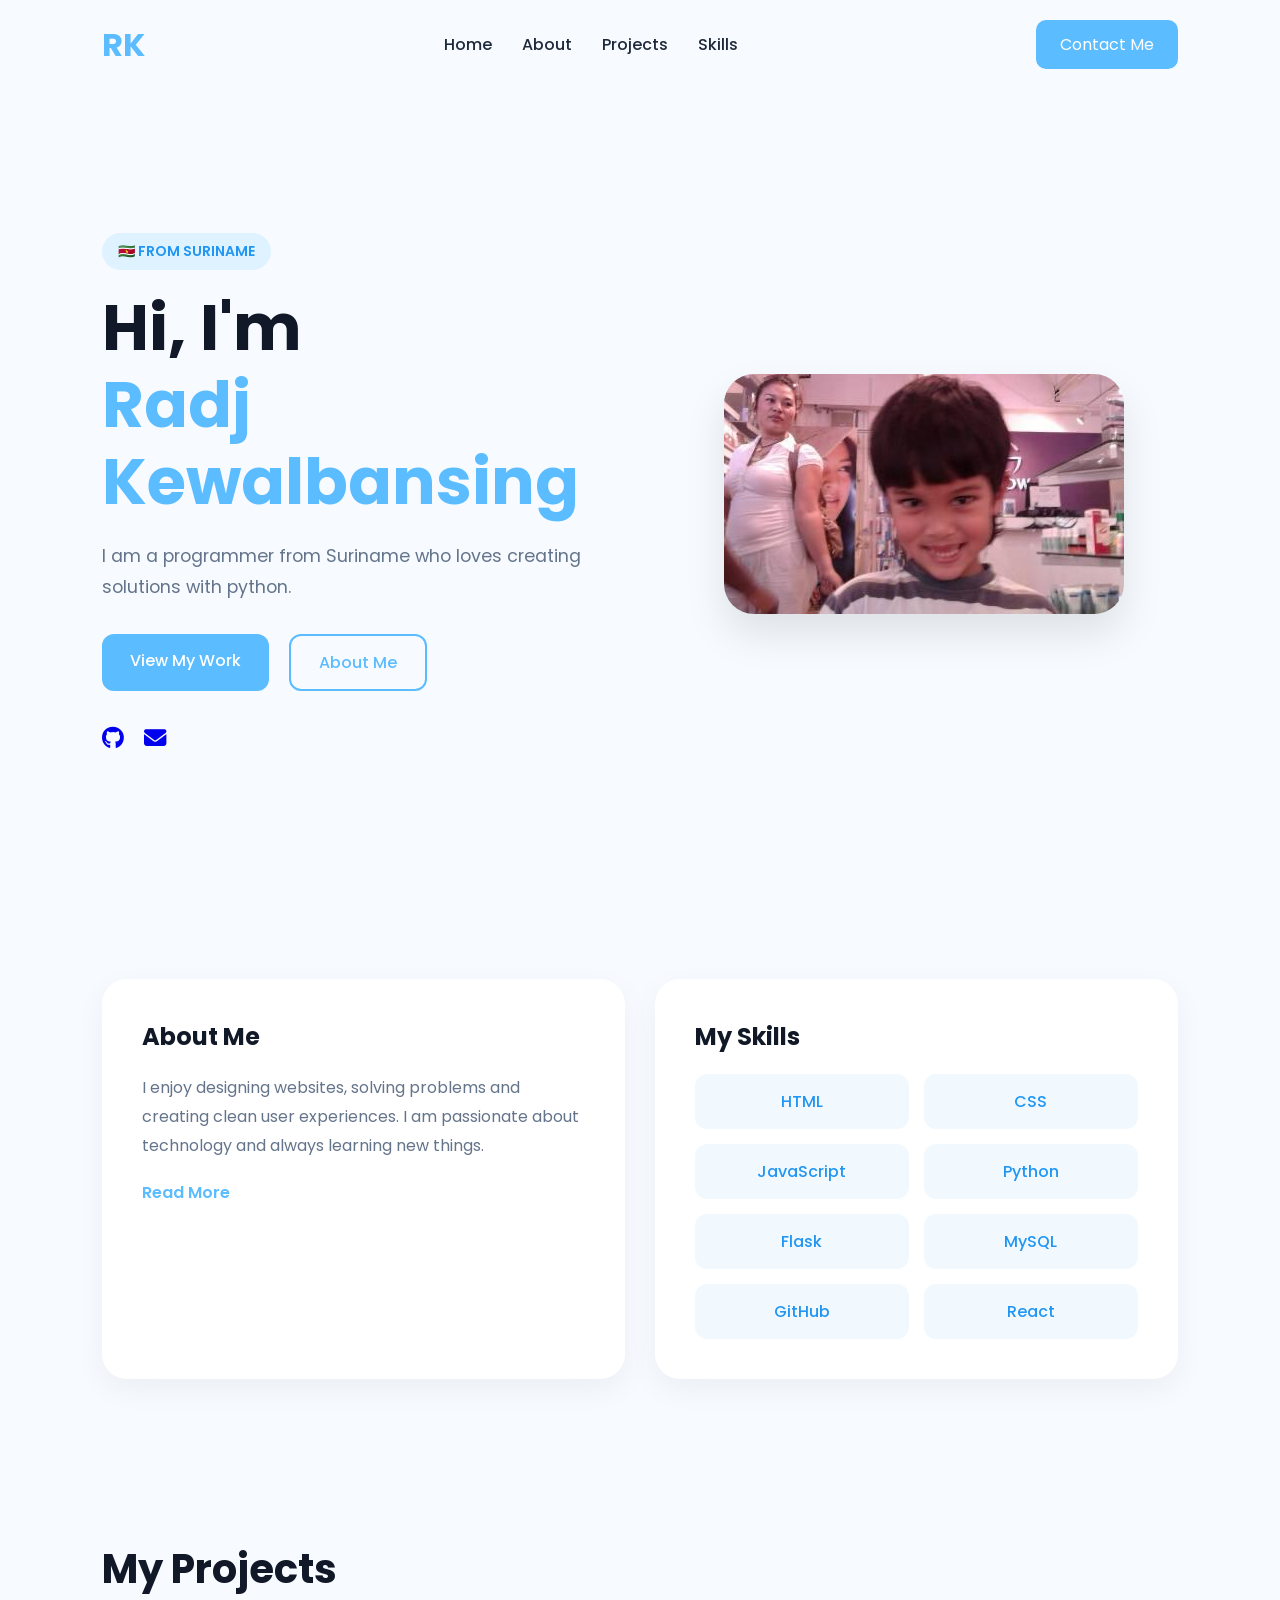
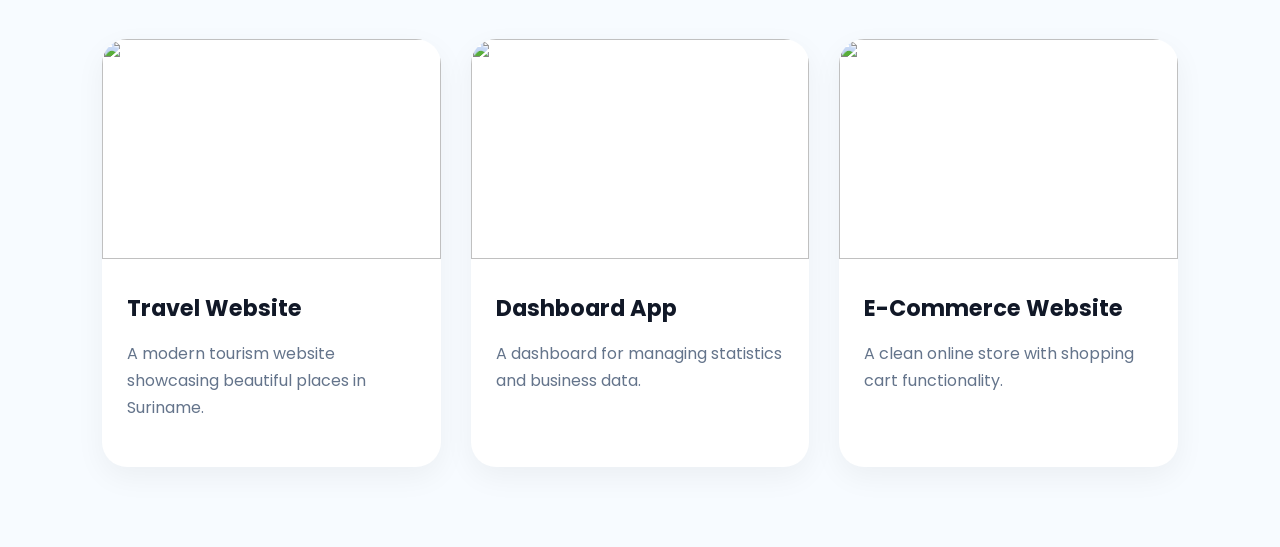
==== index.html @ 48f68107 "final portfolio website" ====
<!DOCTYPE html>
<html lang="en">
<head>
    <meta charset="UTF-8" />
    <meta name="viewport" content="width=device-width, initial-scale=1.0" />
    <title>Portfolio | Suriname Developer</title>
    <link rel="stylesheet" href="style.css" />

    <!-- ICONS -->
    <link
        rel="stylesheet"
        href="https://cdnjs.cloudflare.com/ajax/libs/font-awesome/6.5.1/css/all.min.css"
    />
</head>
<body>

    <!-- NAVBAR -->
    <header>
        <nav class="navbar">
            <div class="logo">
                <span>RK</span>
            </div>

            <ul class="nav-links">
                <li><a href="index.html">Home</a></li>
                <li><a href="about.html">About</a></li>
                <li><a href="projects.html">Projects</a></li>
                <li><a href="skills.html">Skills</a></li>
            </ul>

            <a href=" contact.html" class="contact-btn">Contact Me</a>
        </nav>
    </header>

    <!-- HERO SECTION -->
    <section class="hero">

        <div class="hero-text">
            <p class="country">🇸🇷 FROM SURINAME</p>

            <h1>
                Hi, I'm <br />
                <span>Radj Kewalbansing</span>
            </h1>

            <p class="description">
                I am a programmer from Suriname who loves
                creating solutions with python.
            </p>

            <div class="hero-buttons">
                <a href="projects.html" class="btn-primary">View My Work</a>
                <a href="about.html" class="btn-secondary">About Me</a>
            </div>

            <div class="socials">
                <a href="https://github.com/radj554"><i class="fab fa-github"></i></a>
                <a href="mailto:radjkewalbansing@icloud.com"><i class="fas fa-envelope"></i></a>
            </div>
        </div>

        <div class="hero-image">
            <img
                src="img/selfimage.png.jpeg"
                alt="profile"
            />
        </div>

    </section>

    <!-- ABOUT -->
    <section class="about">

        <div class="about-card">
            <h2>About Me</h2>

            <p>
                I enjoy designing websites, solving problems and creating
                clean user experiences. I am passionate about technology
                and always learning new things.
            </p>

            <a href="#">Read More</a>
        </div>

        <div class="skills-card">
            <h2>My Skills</h2>

            <div class="skills-grid">
                <div class="skill">HTML</div>
                <div class="skill">CSS</div>
                <div class="skill">JavaScript</div>
                <div class="skill">Python</div>
                <div class="skill">Flask</div>
                <div class="skill">MySQL</div>
                <div class="skill">GitHub</div>
                <div class="skill">React</div>
            </div>
        </div>

    </section>

    <!-- PROJECTS -->
    <section class="projects">

        <div class="section-title">
            <h2>My Projects</h2>
        </div>

        <div class="project-grid">

            <div class="project-card">
                <img
                    src="https://images.unsplash.com/photo-1469854523086-cc02fe5d8800?q=80&w=1200&auto=format&fit=crop"
                    alt=""
                />

                <div class="project-content">
                    <h3>Travel Website</h3>
                    <p>
                        A modern tourism website showcasing beautiful places in Suriname.
                    </p>
                </div>
            </div>

            <div class="project-card">
                <img
                    src="https://images.unsplash.com/photo-1551288049-bebda4e38f71?q=80&w=1200&auto=format&fit=crop"
                    alt=""
                />

                <div class="project-content">
                    <h3>Dashboard App</h3>
                    <p>
                        A dashboard for managing statistics and business data.
                    </p>
                </div>
            </div>

            <div class="project-card">
                <img
                    src="https://images.unsplash.com/photo-1522204523234-8729aa6e3d5f?q=80&w=1200&auto=format&fit=crop"
                    alt=""
                />

                <div class="project-content">
                    <h3>E-Commerce Website</h3>
                    <p>
                        A clean online store with shopping cart functionality.
                    </p>
                </div>
            </div>

        </div>

    </section>

</body>
</html>
---- style.css ----
/* GOOGLE FONT */
@import url('https://fonts.googleapis.com/css2?family=Poppins:wght@300;400;500;600;700&display=swap');

*{
    margin: 0;
    padding: 0;
    box-sizing: border-box;
}

body{
    font-family: 'Poppins', sans-serif;
    background: #f7fbff;
    color: #111827;
}

/* NAVBAR */

header{
    width: 100%;
    padding: 20px 8%;
}

.navbar{
    display: flex;
    justify-content: space-between;
    align-items: center;
}

.logo span{
    font-size: 2rem;
    font-weight: 700;
    color: #5bbcff;
}

.nav-links{
    display: flex;
    list-style: none;
    gap: 35px;
}

.nav-links a{
    text-decoration: none;
    color: #1e293b;
    font-weight: 500;
    transition: 0.3s;
}

.nav-links a:hover{
    color: #5bbcff;
}

.contact-btn{
    text-decoration: none;
    background: #5bbcff;
    color: white;
    padding: 12px 22px;
    border-radius: 10px;
    transition: 0.3s;
}

.contact-btn:hover{
    background: #3eaef8;
}

/* HERO */

.hero{
    min-height: 90vh;
    padding: 40px 8%;
    display: flex;
    justify-content: space-between;
    align-items: center;
    gap: 60px;
}

.hero-text{
    flex: 1;
}

.country{
    background: #dff2ff;
    display: inline-block;
    padding: 8px 16px;
    border-radius: 20px;
    color: #2196f3;
    margin-bottom: 20px;
    font-size: 14px;
    font-weight: 600;
}

.hero-text h1{
    font-size: 4rem;
    line-height: 1.2;
    margin-bottom: 20px;
}

.hero-text h1 span{
    color: #5bbcff;
}

.description{
    color: #64748b;
    font-size: 1.1rem;
    line-height: 1.8;
    margin-bottom: 30px;
    max-width: 600px;
}

.hero-buttons{
    display: flex;
    gap: 20px;
    margin-bottom: 30px;
}

.btn-primary,
.btn-secondary{
    padding: 14px 28px;
    border-radius: 12px;
    text-decoration: none;
    font-weight: 500;
    transition: 0.3s;
}

.btn-primary{
    background: #5bbcff;
    color: white;
}

.btn-primary:hover{
    background: #3eaef8;
}

.btn-secondary{
    border: 2px solid #5bbcff;
    color: #5bbcff;
}

.btn-secondary:hover{
    background: #5bbcff;
    color: white;
}

.socials{
    display: flex;
    gap: 20px;
    font-size: 1.4rem;
    color: #5bbcff;
}

.socials i{
    cursor: pointer;
    transition: 0.3s;
}

.socials i:hover{
    transform: translateY(-5px);
}

/* HERO IMAGE */

.hero-image{
    flex: 1;
    display: flex;
    justify-content: center;
}

.hero-image img{
    width: 400px;
    border-radius: 30px;
    box-shadow: 0 20px 40px rgba(0,0,0,0.1);
}

/* ABOUT */

.about{
    padding: 80px 8%;
    display: grid;
    grid-template-columns: repeat(auto-fit, minmax(300px,1fr));
    gap: 30px;
}

.about-card,
.skills-card{
    background: white;
    padding: 40px;
    border-radius: 25px;
    box-shadow: 0 10px 30px rgba(0,0,0,0.05);
}

.about-card h2,
.skills-card h2{
    margin-bottom: 20px;
    color: #111827;
}

.about-card p{
    color: #64748b;
    line-height: 1.8;
    margin-bottom: 20px;
}

.about-card a{
    text-decoration: none;
    color: #5bbcff;
    font-weight: 600;
}

.skills-grid{
    display: grid;
    grid-template-columns: repeat(2,1fr);
    gap: 15px;
}

.skill{
    background: #f1f9ff;
    padding: 15px;
    border-radius: 12px;
    text-align: center;
    font-weight: 500;
    color: #2196f3;
}

/* PROJECTS */

.projects{
    padding: 80px 8%;
}

.section-title{
    margin-bottom: 40px;
}

.section-title h2{
    font-size: 2.5rem;
}

.project-grid{
    display: grid;
    grid-template-columns: repeat(auto-fit, minmax(280px,1fr));
    gap: 30px;
}

.project-card{
    background: white;
    border-radius: 25px;
    overflow: hidden;
    box-shadow: 0 10px 25px rgba(0,0,0,0.05);
    transition: 0.3s;
}

.project-card:hover{
    transform: translateY(-10px);
}

.project-card img{
    width: 100%;
    height: 220px;
    object-fit: cover;
}

.project-content{
    padding: 25px;
}

.project-content h3{
    margin-bottom: 10px;
}

.project-content p{
    color: #64748b;
    line-height: 1.6;
}

/* RESPONSIVE */

@media(max-width: 900px){

    .hero{
        flex-direction: column;
        text-align: center;
    }

    .hero-buttons{
        justify-content: center;
    }

    .socials{
        justify-content: center;
    }

    .hero-text h1{
        font-size: 3rem;
    }

    .nav-links{
        display: none;
    }
}
@import url('https://fonts.googleapis.com/css2?family=Poppins:wght@300;400;500;600;700&display=swap');

*{
    margin:0;
    padding:0;
    box-sizing:border-box;
}

body{
    font-family:'Poppins',sans-serif;
    background:#f7fbff;
    color:#111827;
}

/* NAVBAR */

header{
    padding:20px 8%;
}

.navbar{
    display:flex;
    justify-content:space-between;
    align-items:center;
}

.logo span{
    font-size:2rem;
    font-weight:700;
    color:#5bbcff;
}

.nav-links{
    display:flex;
    list-style:none;
    gap:30px;
}

.nav-links a{
    text-decoration:none;
    color:#1e293b;
    font-weight:500;
    transition:.3s;
}

.nav-links a:hover,
.active{
    color:#5bbcff;
}

.contact-btn{
    text-decoration:none;
    background:#5bbcff;
    color:white;
    padding:12px 24px;
    border-radius:10px;
}

/* GENERAL */

.section-tag{
    color:#5bbcff;
    font-weight:600;
    margin-bottom:10px;
}

/* ABOUT PAGE */

.about-page{
    padding:80px 8%;
    display:flex;
    align-items:center;
    gap:60px;
    min-height:80vh;
}

.about-image img{
    width:400px;
    border-radius:30px;
    box-shadow:0 15px 30px rgba(0,0,0,0.1);
}

.about-content h1{
    font-size:3rem;
    margin-bottom:20px;
}

.about-content p{
    color:#64748b;
    line-height:1.8;
}

.info-grid{
    margin-top:40px;
    display:grid;
    grid-template-columns:repeat(2,1fr);
    gap:20px;
}

.info-box{
    background:white;
    padding:20px;
    border-radius:20px;
    display:flex;
    align-items:center;
    gap:15px;
    box-shadow:0 5px 20px rgba(0,0,0,0.05);
}

.info-box i{
    color:#5bbcff;
    font-size:1.5rem;
}

/* SKILLS PAGE */

.skills-page{
    padding:80px 8%;
}

.skills-title{
    text-align:center;
    margin-bottom:50px;
}

.skills-title h1{
    font-size:3rem;
}

.skills-container{
    display:grid;
    grid-template-columns:repeat(auto-fit,minmax(180px,1fr));
    gap:25px;
}

.skill-card{
    background:white;
    padding:40px;
    text-align:center;
    border-radius:25px;
    box-shadow:0 5px 20px rgba(0,0,0,0.05);
    transition:.3s;
}

.skill-card:hover{
    transform:translateY(-10px);
}

.skill-card i{
    font-size:3rem;
    color:#5bbcff;
    margin-bottom:20px;
}

.progress-section{
    margin-top:60px;
}

.progress-box{
    margin-bottom:25px;
}

.progress-box p{
    margin-bottom:10px;
    font-weight:600;
}

.progress{
    width:100%;
    height:12px;
    background:#dbeafe;
    border-radius:20px;
    overflow:hidden;
}

.progress span{
    display:block;
    height:100%;
    background:#5bbcff;
    border-radius:20px;
}

/* CONTACT PAGE */

.contact-page{
    padding:80px 8%;
    display:grid;
    grid-template-columns:1fr 1fr;
    gap:50px;
}

.contact-info h1{
    font-size:3rem;
    margin-bottom:20px;
}

.contact-info p{
    color:#64748b;
    line-height:1.8;
}

.contact-box{
    margin-top:25px;
    background:white;
    padding:18px;
    border-radius:15px;
    display:flex;
    align-items:center;
    gap:15px;
    box-shadow:0 5px 20px rgba(0,0,0,0.05);
}

.contact-box i{
    color:#5bbcff;
    font-size:1.3rem;
}

.contact-form{
    background:white;
    padding:40px;
    border-radius:30px;
    box-shadow:0 10px 30px rgba(0,0,0,0.05);
}

.contact-form input,
.contact-form textarea{
    width:100%;
    padding:16px;
    margin-bottom:20px;
    border:none;
    background:#f1f9ff;
    border-radius:12px;
    font-family:'Poppins',sans-serif;
}

.contact-form textarea{
    height:150px;
    resize:none;
}

.contact-form button{
    background:#5bbcff;
    color:white;
    border:none;
    padding:14px 30px;
    border-radius:12px;
    cursor:pointer;
    font-size:1rem;
}

/* RESPONSIVE */

@media(max-width:900px){

    .about-page{
        flex-direction:column;
        text-align:center;
    }

    .contact-page{
        grid-template-columns:1fr;
    }

    .nav-links{
        display:none;
    }

    .info-grid{
        grid-template-columns:1fr;
    }

}
/* PROJECTS PAGE */

.projects-page{
    padding:80px 8%;
}

.projects-title{
    text-align:center;
    margin-bottom:60px;
}

.projects-title h1{
    font-size:3rem;
    margin-bottom:20px;
}

.projects-title p{
    color:#64748b;
    max-width:700px;
    margin:auto;
    line-height:1.8;
}

.projects-grid{
    display:grid;
    grid-template-columns:repeat(auto-fit,minmax(300px,1fr));
    gap:35px;
}

.project-card{
    background:white;
    border-radius:25px;
    overflow:hidden;
    box-shadow:0 10px 30px rgba(0,0,0,0.05);
    transition:.3s;
}

.project-card:hover{
    transform:translateY(-10px);
}

.project-card img{
    width:100%;
    height:220px;
    object-fit:cover;
}

.project-content{
    padding:25px;
}

.project-content h3{
    margin-bottom:15px;
    font-size:1.4rem;
}

.project-content p{
    color:#64748b;
    line-height:1.7;
    margin-bottom:20px;
}

.project-tags{
    display:flex;
    flex-wrap:wrap;
    gap:10px;
    margin-bottom:25px;
}

.project-tags span{
    background:#e0f2fe;
    color:#2196f3;
    padding:8px 14px;
    border-radius:20px;
    font-size:.9rem;
    font-weight:500;
}

.project-buttons{
    display:flex;
    gap:15px;
}

.project-buttons a{
    text-decoration:none;
    background:#5bbcff;
    color:white;
    padding:12px 20px;
    border-radius:12px;
    transition:.3s;
    font-size:.95rem;
}

.project-buttons a:hover{
    background:#3eaef8;
}

/* RESPONSIVE */

@media(max-width:768px){

    .projects-title h1{
        font-size:2.3rem;
    }

}
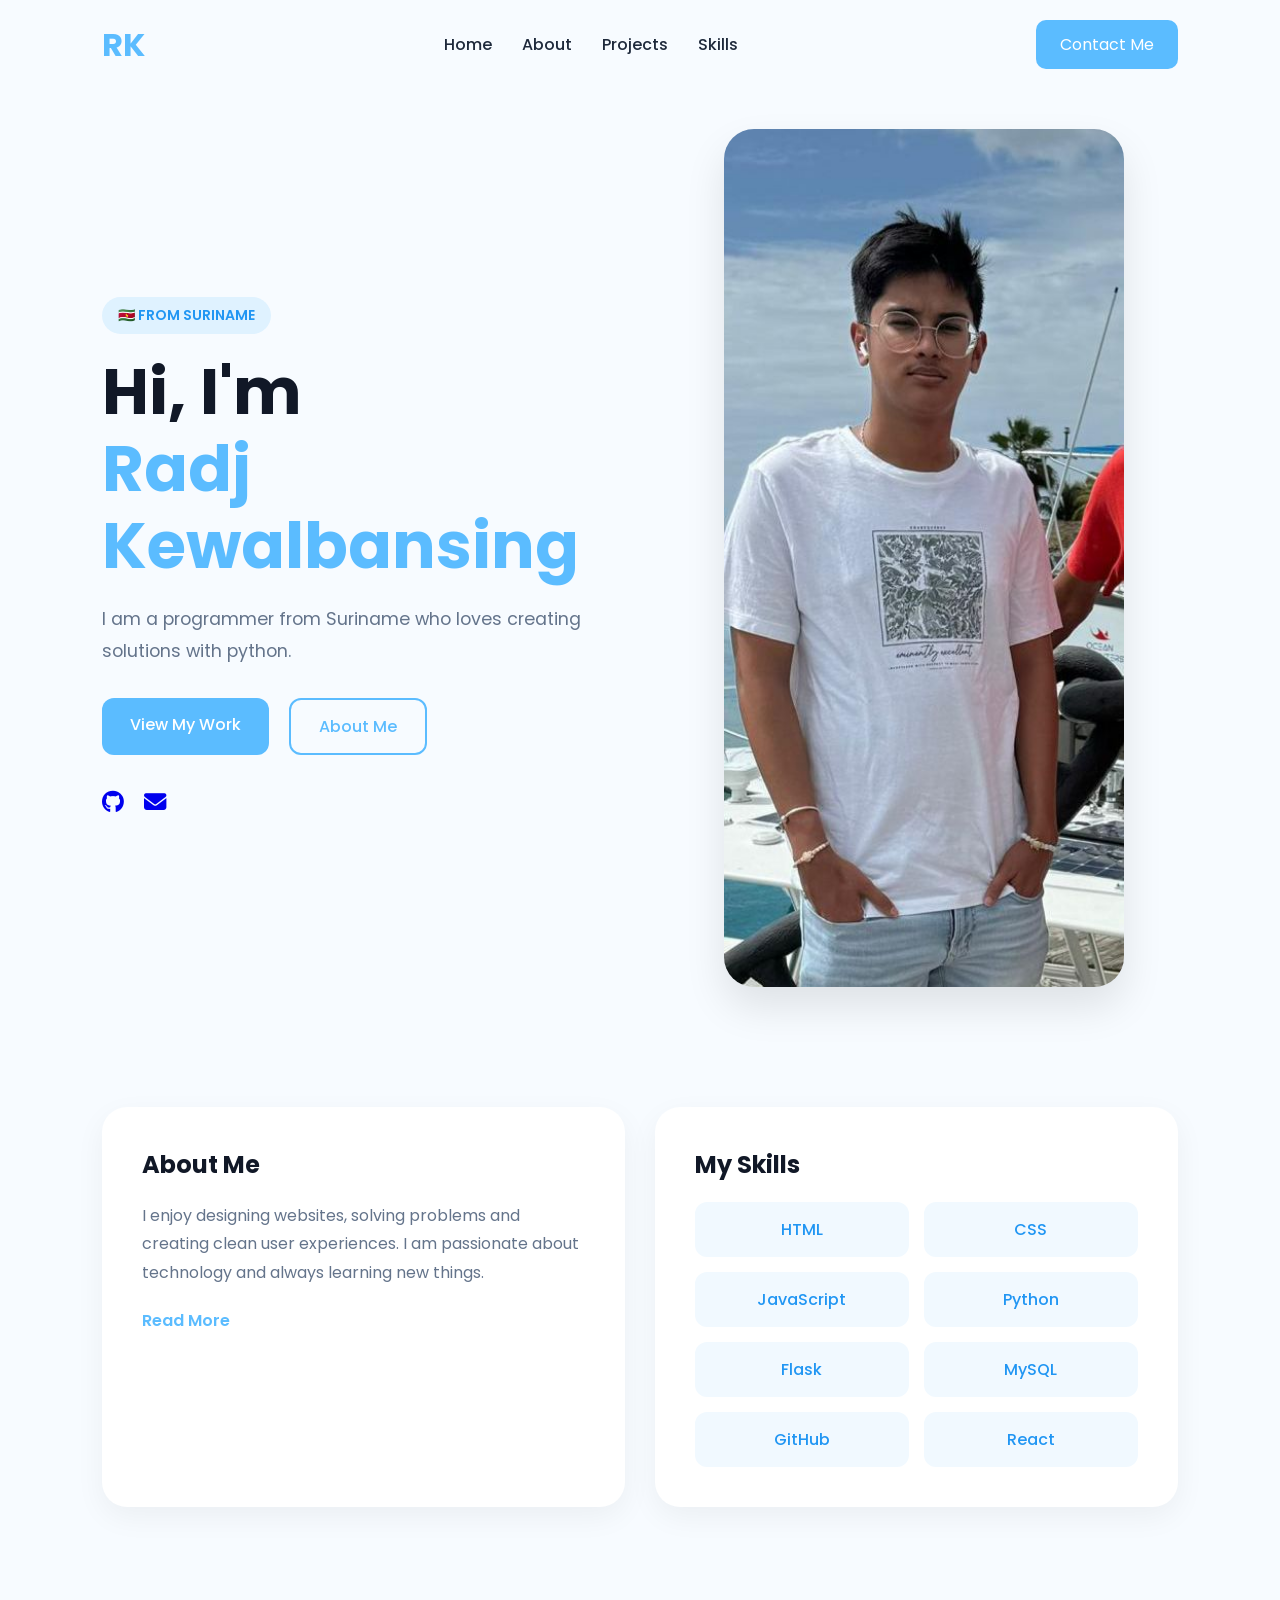
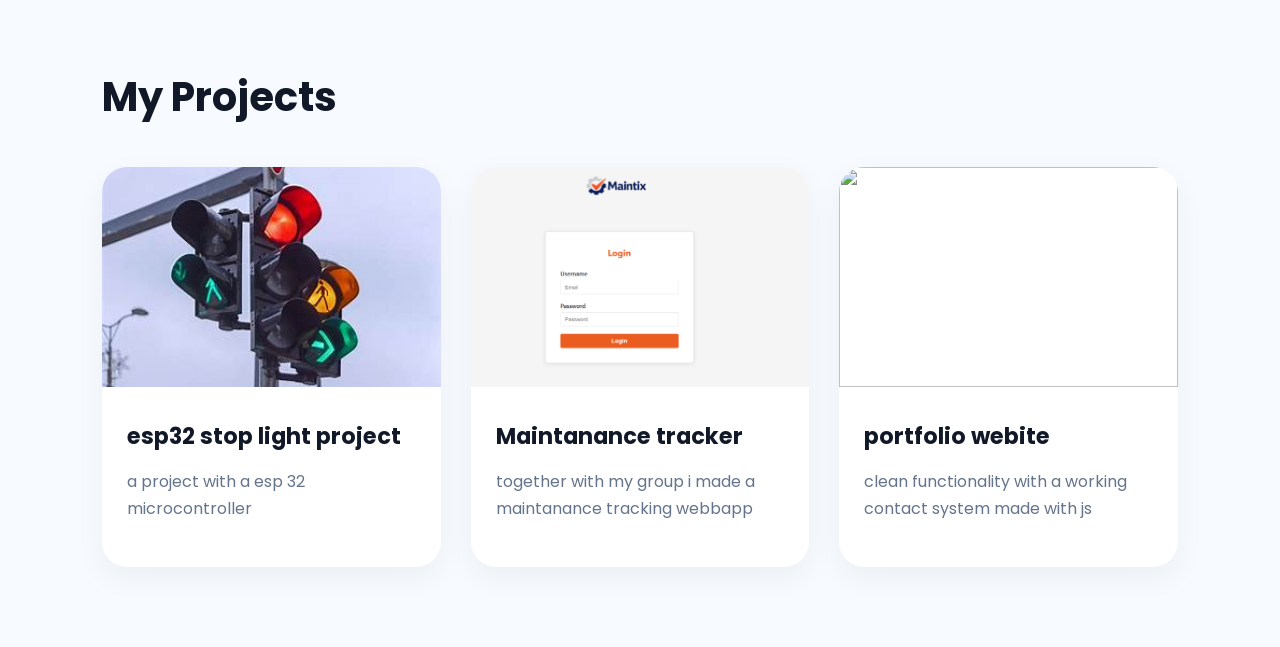
==== commit fe8c94ca: "final fina;" ====
--- a/index.html
+++ b/index.html
@@ -61,7 +61,7 @@
 
         <div class="hero-image">
             <img
-                src="img/selfimage.png.jpeg"
+                src="img/image.png"
                 alt="profile"
             />
         </div>
@@ -80,7 +80,7 @@
                 and always learning new things.
             </p>
 
-            <a href="#">Read More</a>
+            <a href="about.html">Read More</a>
         </div>
 
         <div class="skills-card">
@@ -111,29 +111,27 @@
 
             <div class="project-card">
                 <img
-                    src="https://images.unsplash.com/photo-1469854523086-cc02fe5d8800?q=80&w=1200&auto=format&fit=crop"
+                    src="img/stoplight.png"
                     alt=""
                 />
 
                 <div class="project-content">
-                    <h3>Travel Website</h3>
+                    <h3>esp32 stop light project</h3>
                     <p>
-                        A modern tourism website showcasing beautiful places in Suriname.
-                    </p>
+                        a project with a esp 32 microcontroller </p>
                 </div>
             </div>
 
             <div class="project-card">
                 <img
-                    src="https://images.unsplash.com/photo-1551288049-bebda4e38f71?q=80&w=1200&auto=format&fit=crop"
+                    src="img/MAINTX.png"
                     alt=""
                 />
 
                 <div class="project-content">
-                    <h3>Dashboard App</h3>
+                    <h3>Maintanance tracker</h3>
                     <p>
-                        A dashboard for managing statistics and business data.
-                    </p>
+                       together with my group i made a maintanance tracking webbapp
                 </div>
             </div>
 
@@ -144,9 +142,9 @@
                 />
 
                 <div class="project-content">
-                    <h3>E-Commerce Website</h3>
+                    <h3>portfolio webite</h3>
                     <p>
-                        A clean online store with shopping cart functionality.
+                      clean functionality with a working contact system made with js
                     </p>
                 </div>
             </div>
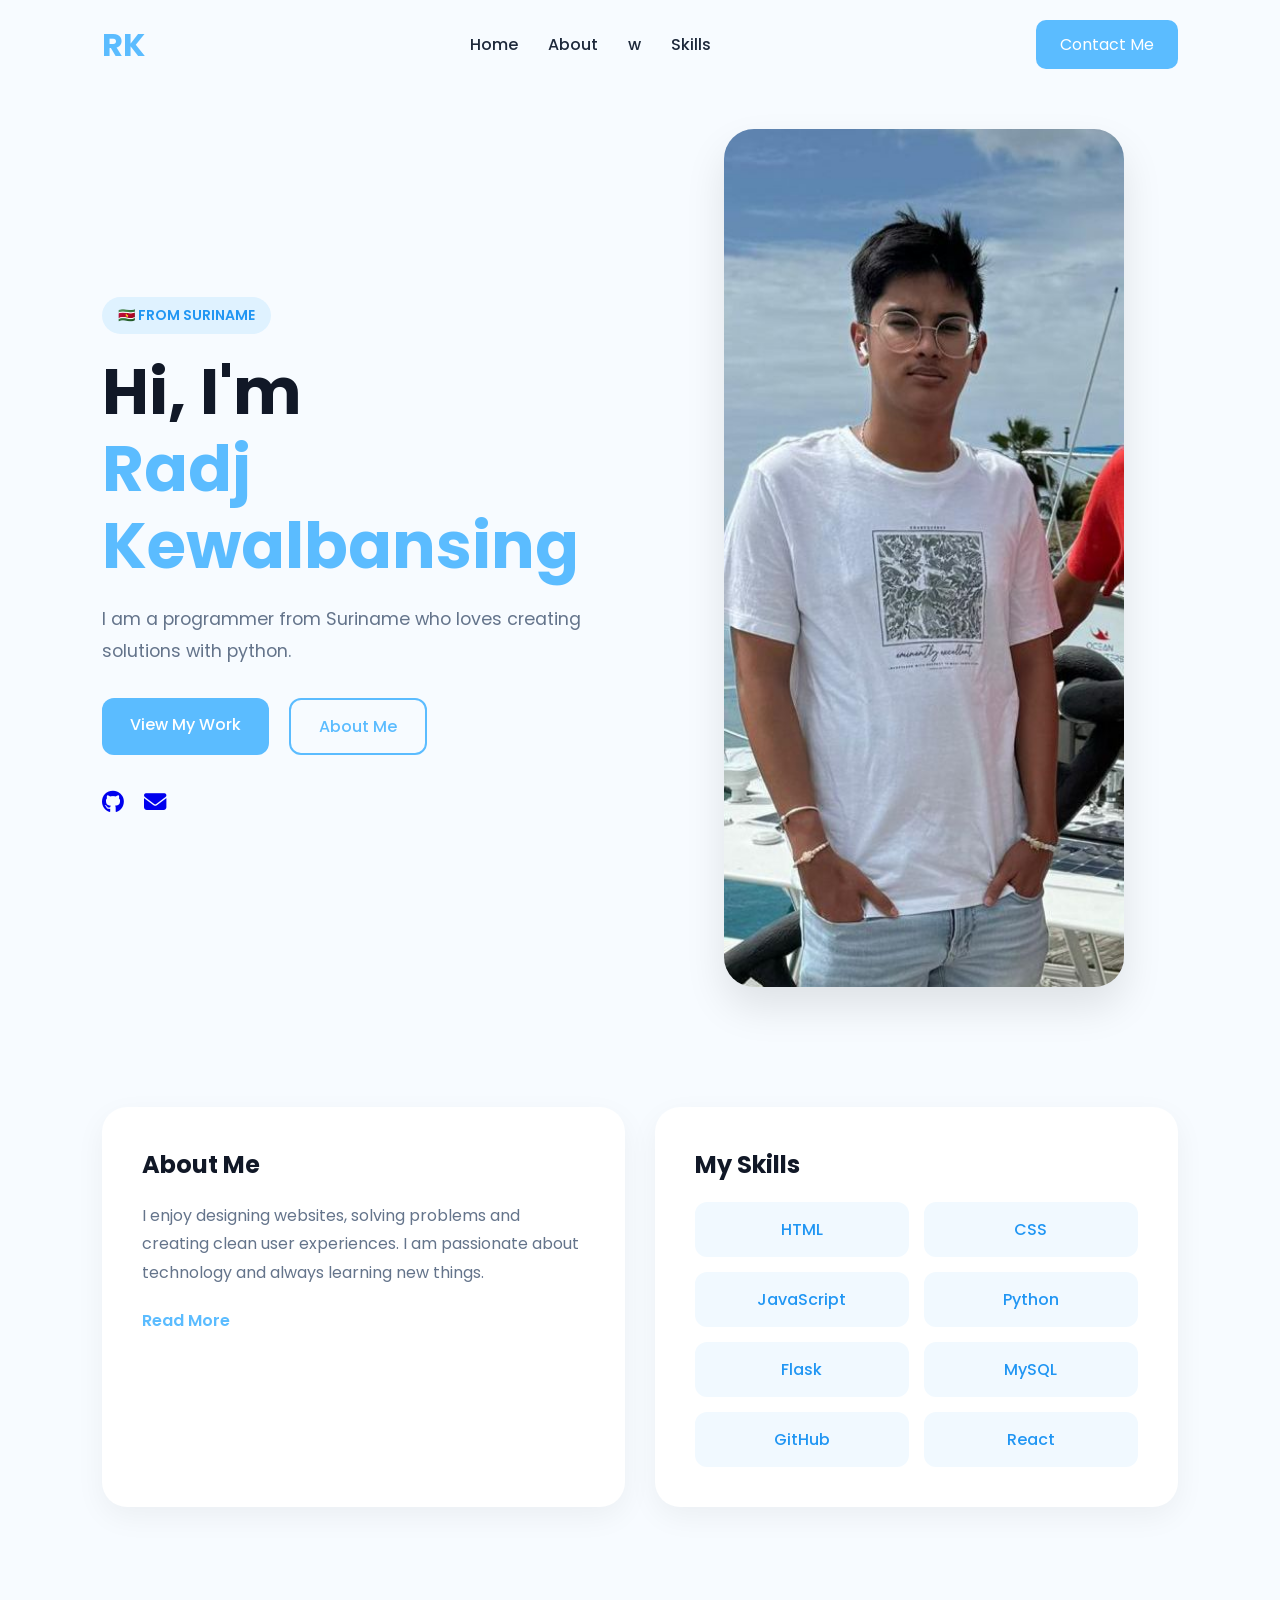
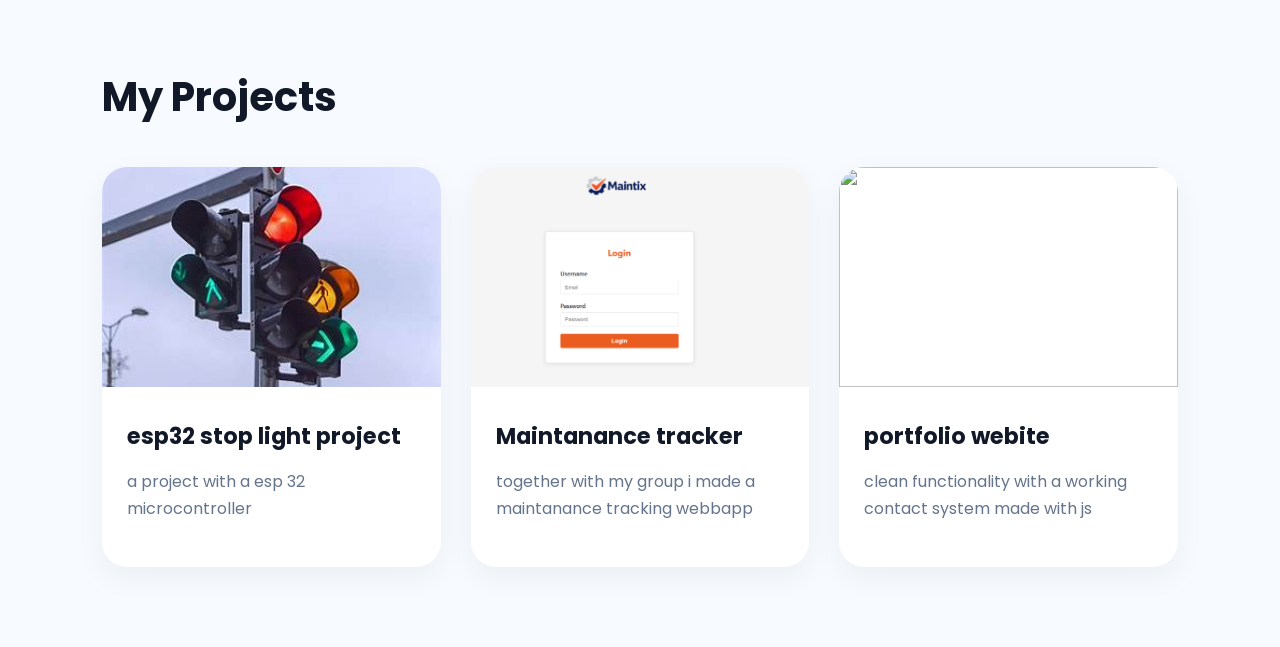
==== commit 17b8932f: "changes to fit criteria" ====
--- a/index.html
+++ b/index.html
@@ -4,7 +4,7 @@
     <meta charset="UTF-8" />
     <meta name="viewport" content="width=device-width, initial-scale=1.0" />
     <title>Portfolio | Suriname Developer</title>
-    <link rel="stylesheet" href="style.css" />
+    <link rel="stylesheet" href="css/main.css" />
 
     <!-- ICONS -->
     <link
@@ -24,7 +24,7 @@
             <ul class="nav-links">
                 <li><a href="index.html">Home</a></li>
                 <li><a href="about.html">About</a></li>
-                <li><a href="projects.html">Projects</a></li>
+                <li><a href="work.html">w</a></li>
                 <li><a href="skills.html">Skills</a></li>
             </ul>
 
@@ -49,7 +49,7 @@
             </p>
 
             <div class="hero-buttons">
-                <a href="projects.html" class="btn-primary">View My Work</a>
+                <a href="work.html" class="btn-primary">View My Work</a>
                 <a href="about.html" class="btn-secondary">About Me</a>
             </div>
 
--- a/css/main.css
+++ b/css/main.css
@@ -0,0 +1,676 @@
+/* GOOGLE FONT */
+@import url('https://fonts.googleapis.com/css2?family=Poppins:wght@300;400;500;600;700&display=swap');
+
+*{
+    margin: 0;
+    padding: 0;
+    box-sizing: border-box;
+}
+
+body{
+    font-family: 'Poppins', sans-serif;
+    background: #f7fbff;
+    color: #111827;
+}
+
+/* NAVBAR */
+
+header{
+    width: 100%;
+    padding: 20px 8%;
+}
+
+.navbar{
+    display: flex;
+    justify-content: space-between;
+    align-items: center;
+}
+
+.logo span{
+    font-size: 2rem;
+    font-weight: 700;
+    color: #5bbcff;
+}
+
+.nav-links{
+    display: flex;
+    list-style: none;
+    gap: 35px;
+}
+
+.nav-links a{
+    text-decoration: none;
+    color: #1e293b;
+    font-weight: 500;
+    transition: 0.3s;
+}
+
+.nav-links a:hover{
+    color: #5bbcff;
+}
+
+.contact-btn{
+    text-decoration: none;
+    background: #5bbcff;
+    color: white;
+    padding: 12px 22px;
+    border-radius: 10px;
+    transition: 0.3s;
+}
+
+.contact-btn:hover{
+    background: #3eaef8;
+}
+
+/* HERO */
+
+.hero{
+    min-height: 90vh;
+    padding: 40px 8%;
+    display: flex;
+    justify-content: space-between;
+    align-items: center;
+    gap: 60px;
+}
+
+.hero-text{
+    flex: 1;
+}
+
+.country{
+    background: #dff2ff;
+    display: inline-block;
+    padding: 8px 16px;
+    border-radius: 20px;
+    color: #2196f3;
+    margin-bottom: 20px;
+    font-size: 14px;
+    font-weight: 600;
+}
+
+.hero-text h1{
+    font-size: 4rem;
+    line-height: 1.2;
+    margin-bottom: 20px;
+}
+
+.hero-text h1 span{
+    color: #5bbcff;
+}
+
+.description{
+    color: #64748b;
+    font-size: 1.1rem;
+    line-height: 1.8;
+    margin-bottom: 30px;
+    max-width: 600px;
+}
+
+.hero-buttons{
+    display: flex;
+    gap: 20px;
+    margin-bottom: 30px;
+}
+
+.btn-primary,
+.btn-secondary{
+    padding: 14px 28px;
+    border-radius: 12px;
+    text-decoration: none;
+    font-weight: 500;
+    transition: 0.3s;
+}
+
+.btn-primary{
+    background: #5bbcff;
+    color: white;
+}
+
+.btn-primary:hover{
+    background: #3eaef8;
+}
+
+.btn-secondary{
+    border: 2px solid #5bbcff;
+    color: #5bbcff;
+}
+
+.btn-secondary:hover{
+    background: #5bbcff;
+    color: white;
+}
+
+.socials{
+    display: flex;
+    gap: 20px;
+    font-size: 1.4rem;
+    color: #5bbcff;
+}
+
+.socials i{
+    cursor: pointer;
+    transition: 0.3s;
+}
+
+.socials i:hover{
+    transform: translateY(-5px);
+}
+
+/* HERO IMAGE */
+
+.hero-image{
+    flex: 1;
+    display: flex;
+    justify-content: center;
+}
+
+.hero-image img{
+    width: 400px;
+    border-radius: 30px;
+    box-shadow: 0 20px 40px rgba(0,0,0,0.1);
+}
+
+/* ABOUT */
+
+.about{
+    padding: 80px 8%;
+    display: grid;
+    grid-template-columns: repeat(auto-fit, minmax(300px,1fr));
+    gap: 30px;
+}
+
+.about-card,
+.skills-card{
+    background: white;
+    padding: 40px;
+    border-radius: 25px;
+    box-shadow: 0 10px 30px rgba(0,0,0,0.05);
+}
+
+.about-card h2,
+.skills-card h2{
+    margin-bottom: 20px;
+    color: #111827;
+}
+
+.about-card p{
+    color: #64748b;
+    line-height: 1.8;
+    margin-bottom: 20px;
+}
+
+.about-card a{
+    text-decoration: none;
+    color: #5bbcff;
+    font-weight: 600;
+}
+
+.skills-grid{
+    display: grid;
+    grid-template-columns: repeat(2,1fr);
+    gap: 15px;
+}
+
+.skill{
+    background: #f1f9ff;
+    padding: 15px;
+    border-radius: 12px;
+    text-align: center;
+    font-weight: 500;
+    color: #2196f3;
+}
+
+/* PROJECTS */
+
+.projects{
+    padding: 80px 8%;
+}
+
+.section-title{
+    margin-bottom: 40px;
+}
+
+.section-title h2{
+    font-size: 2.5rem;
+}
+
+.project-grid{
+    display: grid;
+    grid-template-columns: repeat(auto-fit, minmax(280px,1fr));
+    gap: 30px;
+}
+
+.project-card{
+    background: white;
+    border-radius: 25px;
+    overflow: hidden;
+    box-shadow: 0 10px 25px rgba(0,0,0,0.05);
+    transition: 0.3s;
+}
+
+.project-card:hover{
+    transform: translateY(-10px);
+}
+
+.project-card img{
+    width: 100%;
+    height: 220px;
+    object-fit: cover;
+}
+
+.project-content{
+    padding: 25px;
+}
+
+.project-content h3{
+    margin-bottom: 10px;
+}
+
+.project-content p{
+    color: #64748b;
+    line-height: 1.6;
+}
+
+/* RESPONSIVE */
+
+@media(max-width: 900px){
+
+    .hero{
+        flex-direction: column;
+        text-align: center;
+    }
+
+    .hero-buttons{
+        justify-content: center;
+    }
+
+    .socials{
+        justify-content: center;
+    }
+
+    .hero-text h1{
+        font-size: 3rem;
+    }
+
+    .nav-links{
+        display: none;
+    }
+}
+@import url('https://fonts.googleapis.com/css2?family=Poppins:wght@300;400;500;600;700&display=swap');
+
+*{
+    margin:0;
+    padding:0;
+    box-sizing:border-box;
+}
+
+body{
+    font-family:'Poppins',sans-serif;
+    background:#f7fbff;
+    color:#111827;
+}
+
+/* NAVBAR */
+
+header{
+    padding:20px 8%;
+}
+
+.navbar{
+    display:flex;
+    justify-content:space-between;
+    align-items:center;
+}
+
+.logo span{
+    font-size:2rem;
+    font-weight:700;
+    color:#5bbcff;
+}
+
+.nav-links{
+    display:flex;
+    list-style:none;
+    gap:30px;
+}
+
+.nav-links a{
+    text-decoration:none;
+    color:#1e293b;
+    font-weight:500;
+    transition:.3s;
+}
+
+.nav-links a:hover,
+.active{
+    color:#5bbcff;
+}
+
+.contact-btn{
+    text-decoration:none;
+    background:#5bbcff;
+    color:white;
+    padding:12px 24px;
+    border-radius:10px;
+}
+
+/* GENERAL */
+
+.section-tag{
+    color:#5bbcff;
+    font-weight:600;
+    margin-bottom:10px;
+}
+
+/* ABOUT PAGE */
+
+.about-page{
+    padding:80px 8%;
+    display:flex;
+    align-items:center;
+    gap:60px;
+    min-height:80vh;
+}
+
+.about-image img{
+    width:400px;
+    border-radius:30px;
+    box-shadow:0 15px 30px rgba(0,0,0,0.1);
+}
+
+.about-content h1{
+    font-size:3rem;
+    margin-bottom:20px;
+}
+
+.about-content p{
+    color:#64748b;
+    line-height:1.8;
+}
+
+.info-grid{
+    margin-top:40px;
+    display:grid;
+    grid-template-columns:repeat(2,1fr);
+    gap:20px;
+}
+
+.info-box{
+    background:white;
+    padding:20px;
+    border-radius:20px;
+    display:flex;
+    align-items:center;
+    gap:15px;
+    box-shadow:0 5px 20px rgba(0,0,0,0.05);
+}
+
+.info-box i{
+    color:#5bbcff;
+    font-size:1.5rem;
+}
+
+/* SKILLS PAGE */
+
+.skills-page{
+    padding:80px 8%;
+}
+
+.skills-title{
+    text-align:center;
+    margin-bottom:50px;
+}
+
+.skills-title h1{
+    font-size:3rem;
+}
+
+.skills-container{
+    display:grid;
+    grid-template-columns:repeat(auto-fit,minmax(180px,1fr));
+    gap:25px;
+}
+
+.skill-card{
+    background:white;
+    padding:40px;
+    text-align:center;
+    border-radius:25px;
+    box-shadow:0 5px 20px rgba(0,0,0,0.05);
+    transition:.3s;
+}
+
+.skill-card:hover{
+    transform:translateY(-10px);
+}
+
+.skill-card i{
+    font-size:3rem;
+    color:#5bbcff;
+    margin-bottom:20px;
+}
+
+.progress-section{
+    margin-top:60px;
+}
+
+.progress-box{
+    margin-bottom:25px;
+}
+
+.progress-box p{
+    margin-bottom:10px;
+    font-weight:600;
+}
+
+.progress{
+    width:100%;
+    height:12px;
+    background:#dbeafe;
+    border-radius:20px;
+    overflow:hidden;
+}
+
+.progress span{
+    display:block;
+    height:100%;
+    background:#5bbcff;
+    border-radius:20px;
+}
+
+/* CONTACT PAGE */
+
+.contact-page{
+    padding:80px 8%;
+    display:grid;
+    grid-template-columns:1fr 1fr;
+    gap:50px;
+}
+
+.contact-info h1{
+    font-size:3rem;
+    margin-bottom:20px;
+}
+
+.contact-info p{
+    color:#64748b;
+    line-height:1.8;
+}
+
+.contact-box{
+    margin-top:25px;
+    background:white;
+    padding:18px;
+    border-radius:15px;
+    display:flex;
+    align-items:center;
+    gap:15px;
+    box-shadow:0 5px 20px rgba(0,0,0,0.05);
+}
+
+.contact-box i{
+    color:#5bbcff;
+    font-size:1.3rem;
+}
+
+.contact-form{
+    background:white;
+    padding:40px;
+    border-radius:30px;
+    box-shadow:0 10px 30px rgba(0,0,0,0.05);
+}
+
+.contact-form input,
+.contact-form textarea{
+    width:100%;
+    padding:16px;
+    margin-bottom:20px;
+    border:none;
+    background:#f1f9ff;
+    border-radius:12px;
+    font-family:'Poppins',sans-serif;
+}
+
+.contact-form textarea{
+    height:150px;
+    resize:none;
+}
+
+.contact-form button{
+    background:#5bbcff;
+    color:white;
+    border:none;
+    padding:14px 30px;
+    border-radius:12px;
+    cursor:pointer;
+    font-size:1rem;
+}
+
+/* RESPONSIVE */
+
+@media(max-width:900px){
+
+    .about-page{
+        flex-direction:column;
+        text-align:center;
+    }
+
+    .contact-page{
+        grid-template-columns:1fr;
+    }
+
+    .nav-links{
+        display:none;
+    }
+
+    .info-grid{
+        grid-template-columns:1fr;
+    }
+
+}
+/* PROJECTS PAGE */
+
+.projects-page{
+    padding:80px 8%;
+}
+
+.projects-title{
+    text-align:center;
+    margin-bottom:60px;
+}
+
+.projects-title h1{
+    font-size:3rem;
+    margin-bottom:20px;
+}
+
+.projects-title p{
+    color:#64748b;
+    max-width:700px;
+    margin:auto;
+    line-height:1.8;
+}
+
+.projects-grid{
+    display:grid;
+    grid-template-columns:repeat(auto-fit,minmax(300px,1fr));
+    gap:35px;
+}
+
+.project-card{
+    background:white;
+    border-radius:25px;
+    overflow:hidden;
+    box-shadow:0 10px 30px rgba(0,0,0,0.05);
+    transition:.3s;
+}
+
+.project-card:hover{
+    transform:translateY(-10px);
+}
+
+.project-card img{
+    width:100%;
+    height:220px;
+    object-fit:cover;
+}
+
+.project-content{
+    padding:25px;
+}
+
+.project-content h3{
+    margin-bottom:15px;
+    font-size:1.4rem;
+}
+
+.project-content p{
+    color:#64748b;
+    line-height:1.7;
+    margin-bottom:20px;
+}
+
+.project-tags{
+    display:flex;
+    flex-wrap:wrap;
+    gap:10px;
+    margin-bottom:25px;
+}
+
+.project-tags span{
+    background:#e0f2fe;
+    color:#2196f3;
+    padding:8px 14px;
+    border-radius:20px;
+    font-size:.9rem;
+    font-weight:500;
+}
+
+.project-buttons{
+    display:flex;
+    gap:15px;
+}
+
+.project-buttons a{
+    text-decoration:none;
+    background:#5bbcff;
+    color:white;
+    padding:12px 20px;
+    border-radius:12px;
+    transition:.3s;
+    font-size:.95rem;
+}
+
+.project-buttons a:hover{
+    background:#3eaef8;
+}
+
+/* RESPONSIVE */
+
+@media(max-width:768px){
+
+    .projects-title h1{
+        font-size:2.3rem;
+    }
+
+}
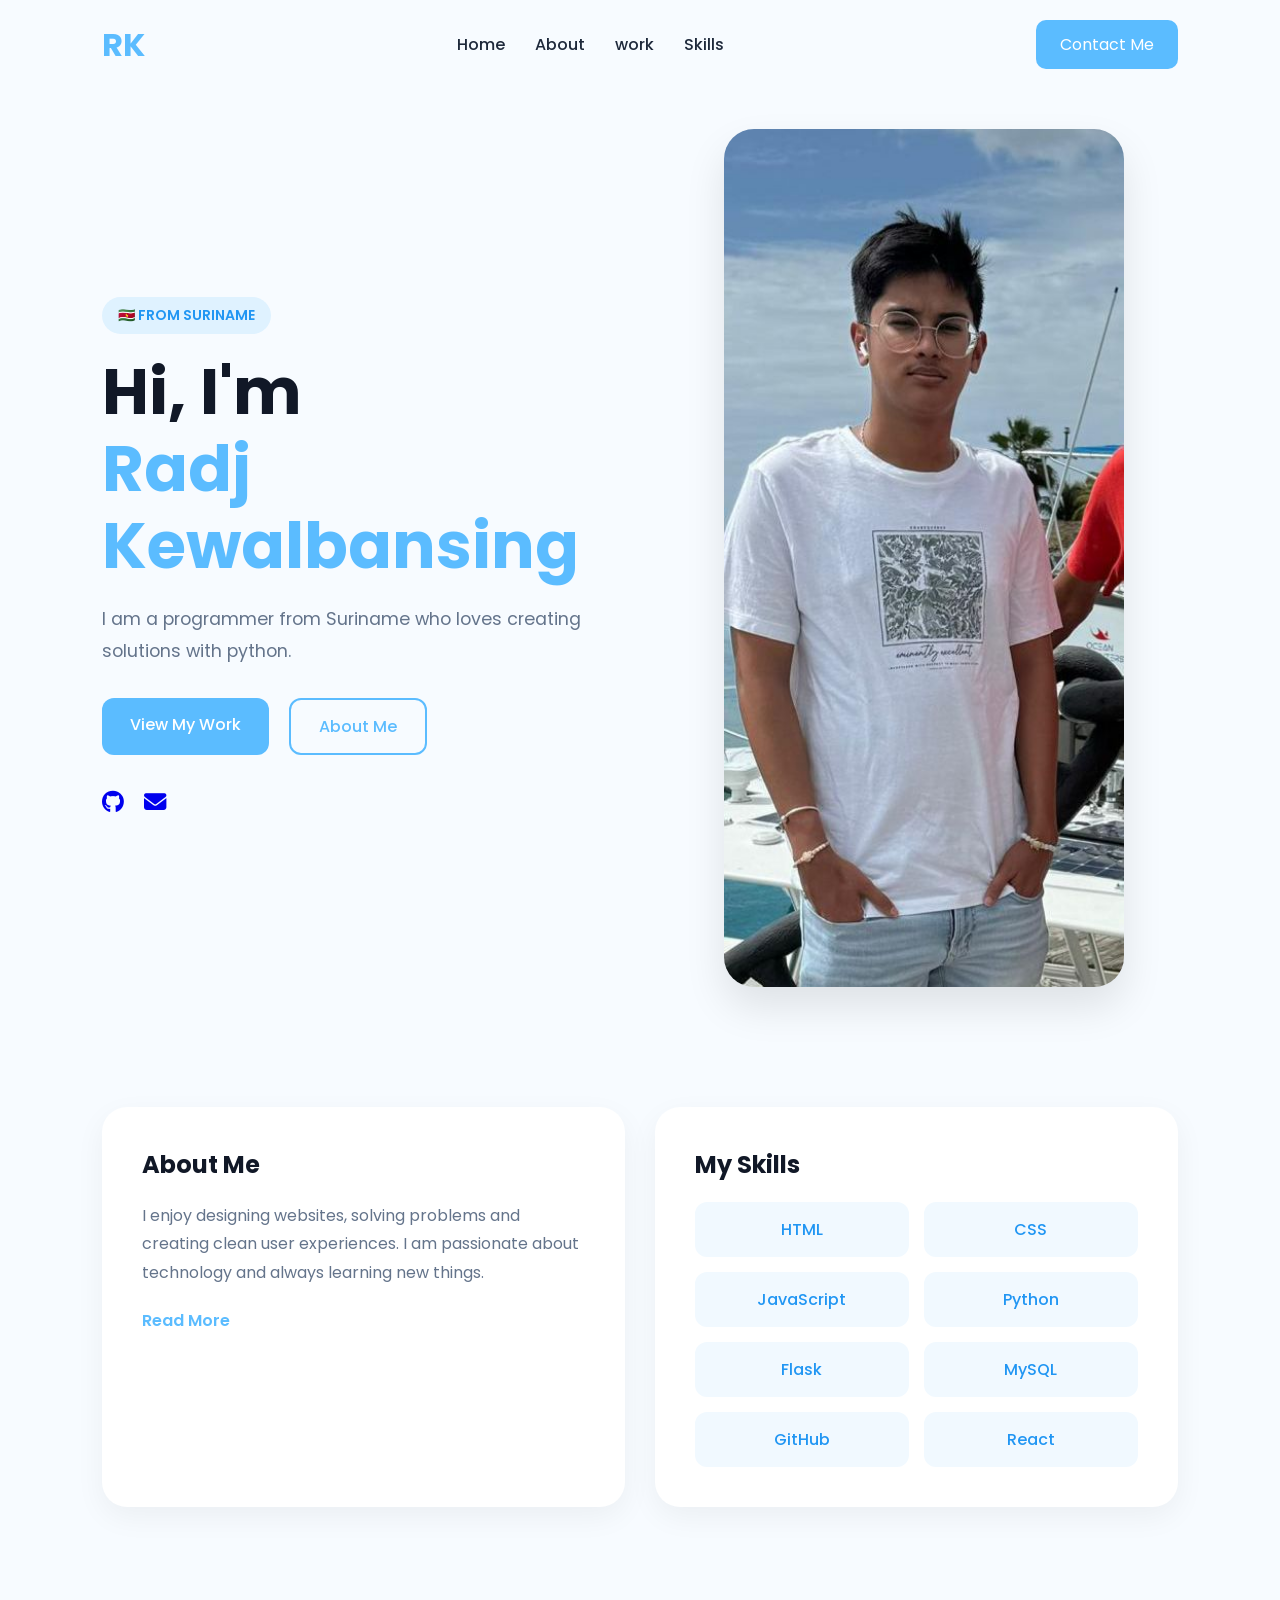
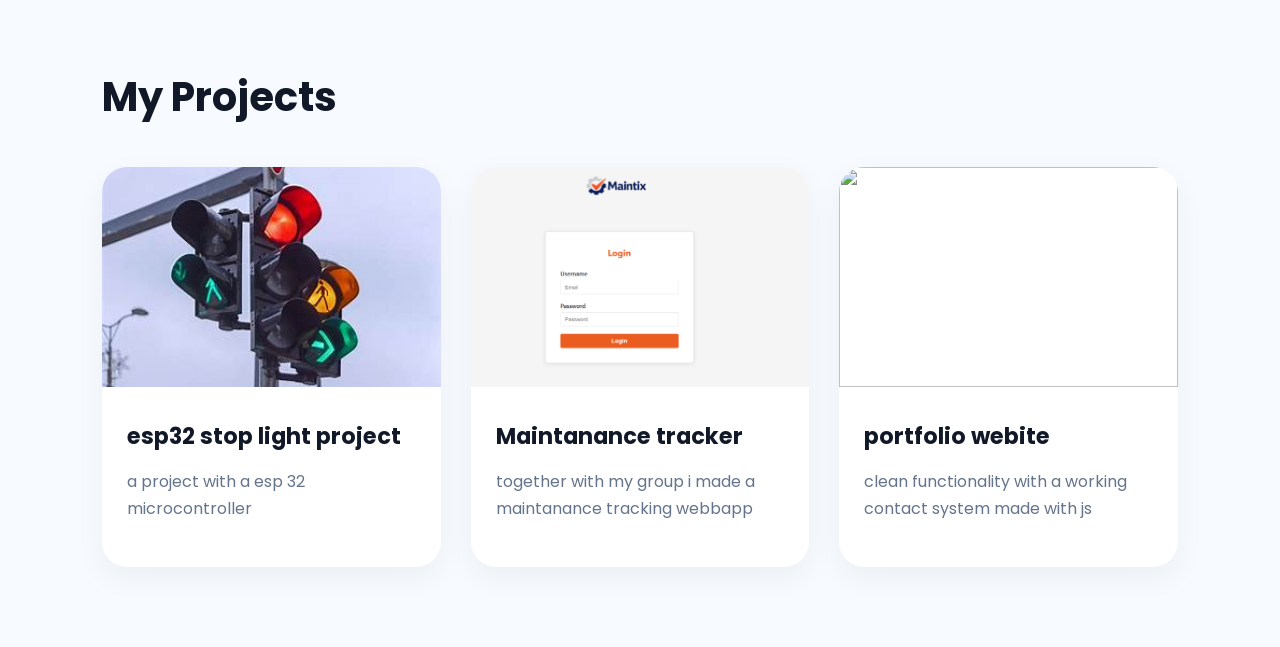
==== commit 439a0a87: "changes to fit criteria" ====
--- a/index.html
+++ b/index.html
@@ -24,7 +24,7 @@
             <ul class="nav-links">
                 <li><a href="index.html">Home</a></li>
                 <li><a href="about.html">About</a></li>
-                <li><a href="work.html">w</a></li>
+                <li><a href="work.html">work</a></li>
                 <li><a href="skills.html">Skills</a></li>
             </ul>
 
